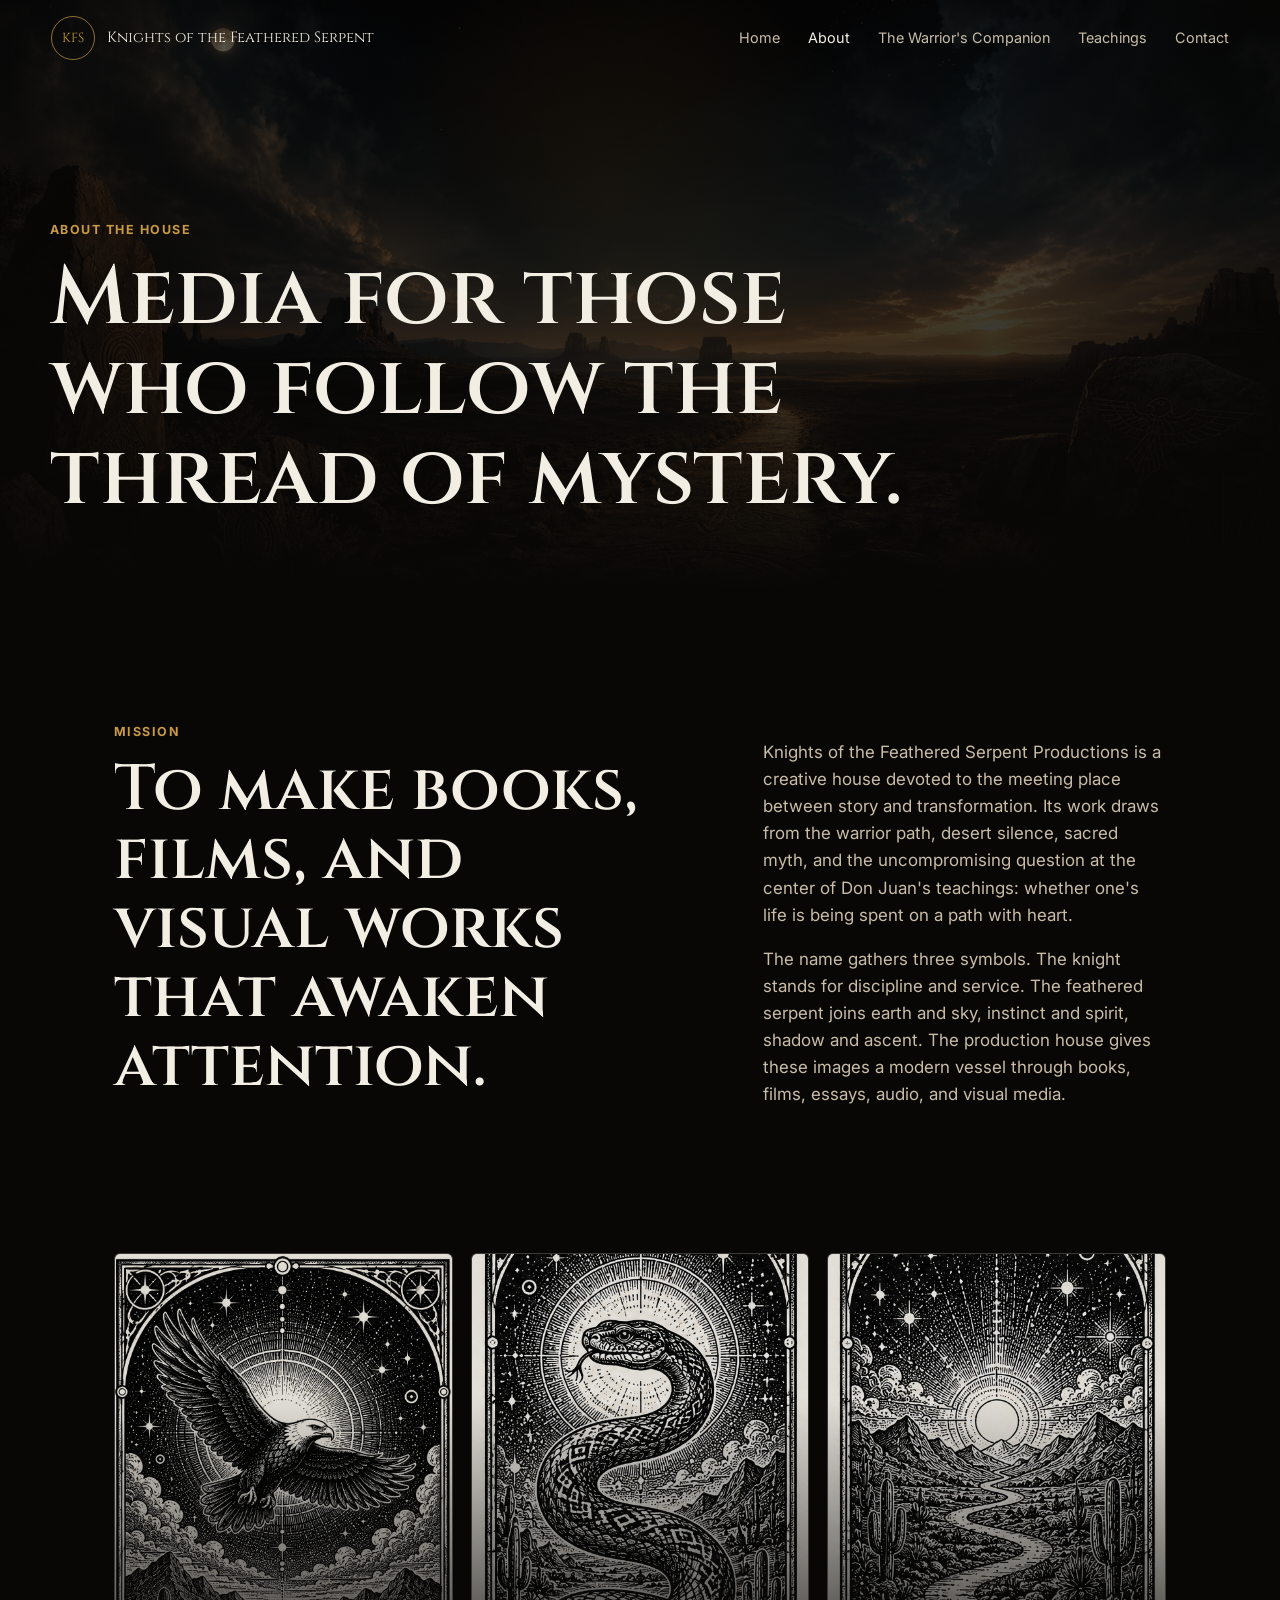
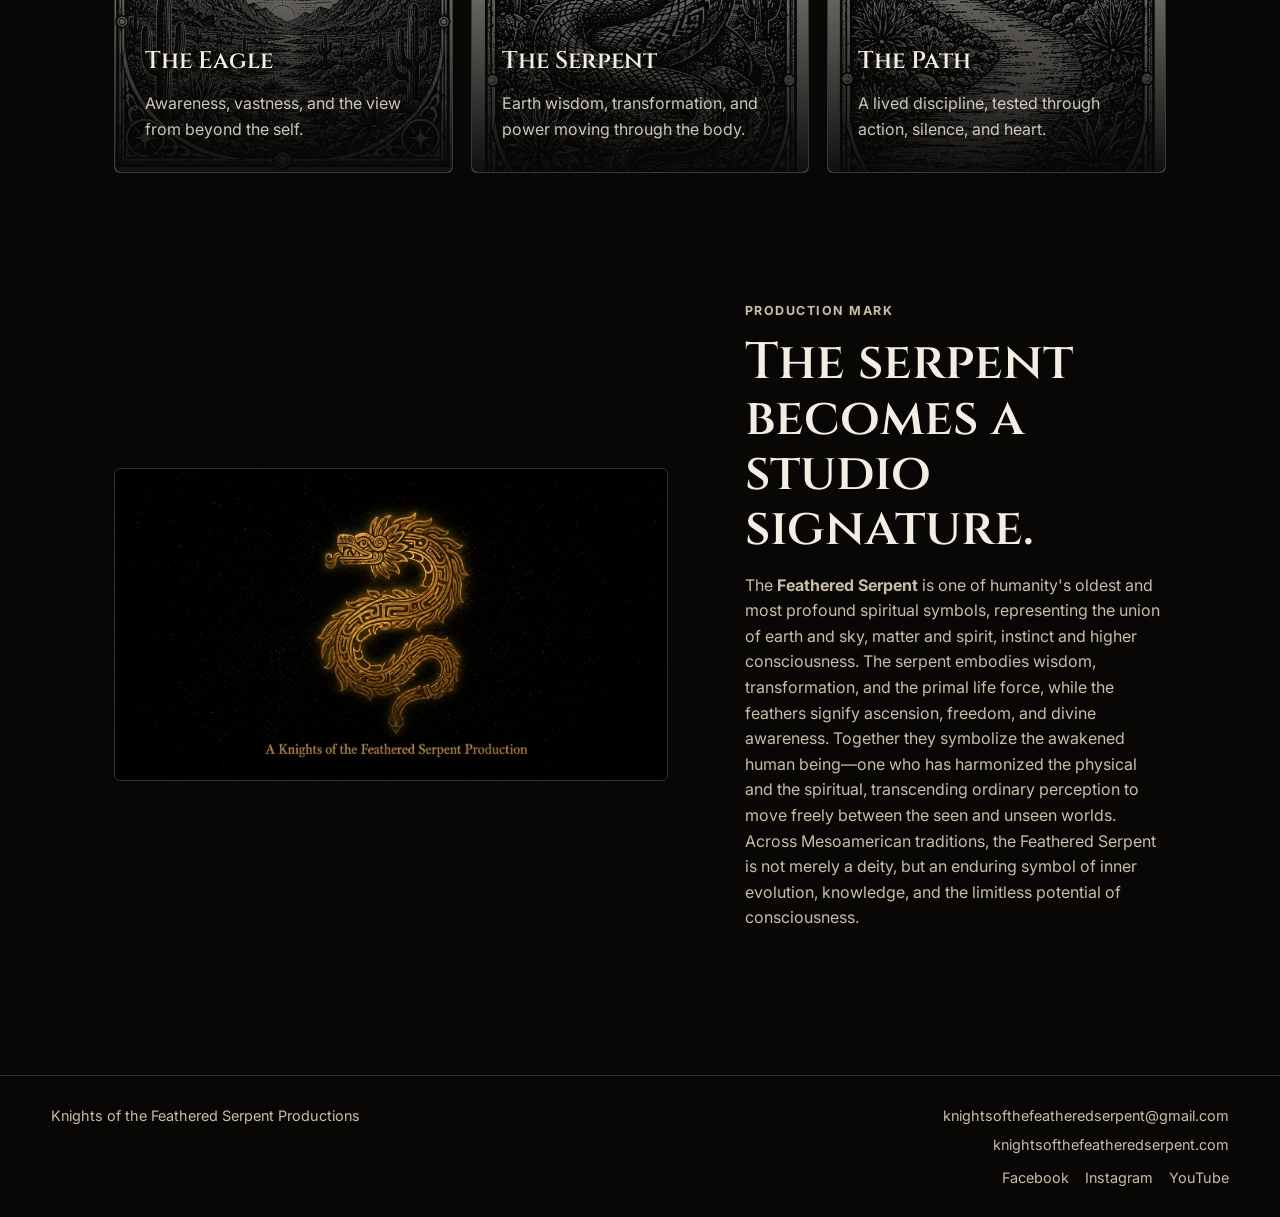
==== about.html @ 68780925 "trying it out trying it out" ====
<!doctype html>
<html lang="en">
<head>
  <meta charset="utf-8">
  <meta name="viewport" content="width=device-width, initial-scale=1">
  <title>About | Knights of the Feathered Serpent Productions</title>
  <meta name="description" content="The mission and symbolism behind Knights of the Feathered Serpent Productions.">
  <link rel="preconnect" href="https://fonts.googleapis.com">
  <link rel="preconnect" href="https://fonts.gstatic.com" crossorigin>
  <link href="https://fonts.googleapis.com/css2?family=Cinzel:wght@500;600;700&family=Inter:wght@400;500;600&display=swap" rel="stylesheet">
  <link rel="stylesheet" href="assets/css/style.css">
</head>
<body>
  <header class="site-header" data-header>
    <a class="brand" href="index.html"><span class="brand-mark">KFS</span><span class="brand-name">Knights of the Feathered Serpent</span></a>
    <button class="nav-toggle" type="button" data-nav-toggle aria-label="Open navigation" aria-expanded="false"><span></span><span></span><span></span></button>
    <nav class="site-nav" data-nav>
      <a href="index.html">Home</a>
      <a href="about.html">About</a>
      <a href="warriors-companion.html">The Warrior's Companion</a>
      <a href="teachings.html">Teachings</a>
      <a href="contact.html">Contact</a>
    </nav>
  </header>

  <main>
    <section class="page-hero">
      <img src="assets/images/hero-feathered-serpent.png" alt="">
      <div class="page-hero-content reveal">
        <p class="eyebrow">About the house</p>
        <h1>Media for those who follow the thread of mystery.</h1>
      </div>
    </section>

    <section class="section prose-grid">
      <div class="prose-lead reveal">
        <p class="eyebrow">Mission</p>
        <h2>To make books, films, and visual works that awaken attention.</h2>
      </div>
      <div class="prose-body reveal">
        <p>Knights of the Feathered Serpent Productions is a creative house devoted to the meeting place between story and transformation. Its work draws from the warrior path, desert silence, sacred myth, and the uncompromising question at the center of Don Juan's teachings: whether one's life is being spent on a path with heart.</p>
        <p>The name gathers three symbols. The knight stands for discipline and service. The feathered serpent joins earth and sky, instinct and spirit, shadow and ascent. The production house gives these images a modern vessel through books, films, essays, audio, and visual media.</p>
      </div>
    </section>

    <section class="section symbol-band">
      <article class="symbol-panel reveal">
        <img class="symbol-panel-image" src="assets/images/about/eagle.png" alt="" loading="lazy">
        <div class="symbol-panel-content">
          <h3>The Eagle</h3>
          <p>Awareness, vastness, and the view from beyond the self.</p>
        </div>
      </article>
      <article class="symbol-panel reveal">
        <img class="symbol-panel-image" src="assets/images/about/serpent.jpg" alt="" loading="lazy">
        <div class="symbol-panel-content">
          <h3>The Serpent</h3>
          <p>Earth wisdom, transformation, and power moving through the body.</p>
        </div>
      </article>
      <article class="symbol-panel reveal">
        <img class="symbol-panel-image" src="assets/images/about/path.jpg" alt="" loading="lazy">
        <div class="symbol-panel-content">
          <h3>The Path</h3>
          <p>A lived discipline, tested through action, silence, and heart.</p>
        </div>
      </article>
    </section>

    <section class="section artifact-banner">
      <img class="reveal" src="assets/images/gallery/art-46.jpg" alt="Gold feathered serpent production mark">
      <div class="artifact-copy reveal">
        <p class="eyebrow">Production mark</p>
        <h2>The serpent becomes a studio signature.</h2>
        <p>The <strong>Feathered Serpent</strong> is one of humanity's oldest and most profound spiritual symbols, representing the union of earth and sky, matter and spirit, instinct and higher consciousness. The serpent embodies wisdom, transformation, and the primal life force, while the feathers signify ascension, freedom, and divine awareness. Together they symbolize the awakened human being—one who has harmonized the physical and the spiritual, transcending ordinary perception to move freely between the seen and unseen worlds. Across Mesoamerican traditions, the Feathered Serpent is not merely a deity, but an enduring symbol of inner evolution, knowledge, and the limitless potential of consciousness.</p>
      </div>
    </section>
  </main>

  <footer class="site-footer">
    <p>Knights of the Feathered Serpent Productions</p>
    <div class="footer-contact">
      <a href="mailto:knightsofthefeatheredserpent@gmail.com">knightsofthefeatheredserpent@gmail.com</a>
      <a href="https://knightsofthefeatheredserpent.com">knightsofthefeatheredserpent.com</a>
      <div class="footer-social" aria-label="Social media">
        <a href="https://www.facebook.com/profile.php?id=61590370297204" target="_blank" rel="noopener noreferrer">Facebook</a>
        <a href="https://www.instagram.com/knightsofthefeatheredserpent/" target="_blank" rel="noopener noreferrer">Instagram</a>
        <a href="https://www.youtube.com/@KnightsoftheFeatheredSerpent" target="_blank" rel="noopener noreferrer">YouTube</a>
      </div>
    </div>
  </footer>
  <script src="assets/js/main.js"></script>
</body>
</html>
---- assets/css/style.css ----
:root {
  --ink: #080706;
  --night: #111019;
  --obsidian: #17110d;
  --ivory: #f3eee3;
  --muted: #c9bda8;
  --gold: #c99a46;
  --copper: #8f4d2b;
  --teal: #1f6f6a;
  --line: rgba(243, 238, 227, 0.18);
  --shadow: rgba(0, 0, 0, 0.45);
}

* {
  box-sizing: border-box;
}

html {
  scroll-behavior: smooth;
}

body {
  margin: 0;
  background: var(--ink);
  color: var(--ivory);
  font-family: Inter, system-ui, sans-serif;
  line-height: 1.6;
}

body.nav-open {
  overflow: hidden;
}

a {
  color: inherit;
  text-decoration: none;
}

img,
video {
  display: block;
  max-width: 100%;
}

.site-header {
  position: fixed;
  z-index: 20;
  top: 0;
  left: 0;
  right: 0;
  display: flex;
  align-items: center;
  justify-content: space-between;
  gap: 24px;
  min-height: 76px;
  padding: 16px clamp(18px, 4vw, 52px);
  border-bottom: 1px solid transparent;
  transition: background 240ms ease, border-color 240ms ease;
}

.site-header.is-scrolled {
  background: rgba(8, 7, 6, 0.9);
  border-color: var(--line);
  backdrop-filter: blur(16px);
}

.brand {
  display: flex;
  align-items: center;
  gap: 12px;
  min-width: 0;
}

.brand-mark {
  display: grid;
  place-items: center;
  width: 44px;
  height: 44px;
  border: 1px solid rgba(201, 154, 70, 0.7);
  border-radius: 50%;
  color: var(--gold);
  font-family: Cinzel, serif;
  font-size: 0.82rem;
}

.brand-name {
  max-width: 280px;
  font-family: Cinzel, serif;
  font-size: 0.92rem;
  letter-spacing: 0;
  line-height: 1.25;
}

.site-nav {
  display: flex;
  align-items: center;
  gap: clamp(14px, 2.2vw, 28px);
  color: var(--muted);
  font-size: 0.9rem;
}

.site-nav a {
  transition: color 180ms ease;
}

.site-nav a:hover,
.site-nav a.is-active {
  color: var(--ivory);
}

.nav-toggle {
  display: none;
  width: 44px;
  height: 44px;
  border: 1px solid var(--line);
  background: rgba(8, 7, 6, 0.4);
  color: var(--ivory);
  padding: 10px;
}

.nav-toggle span {
  display: block;
  height: 2px;
  margin: 5px 0;
  background: currentColor;
}

.hero {
  position: relative;
  display: grid;
  min-height: 96vh;
  isolation: isolate;
  overflow: hidden;
}

.hero-video,
.page-hero img {
  position: absolute;
  inset: 0;
  z-index: -3;
  width: 100%;
  height: 100%;
  object-fit: cover;
}

.hero-overlay,
.page-hero::after {
  content: "";
  position: absolute;
  inset: 0;
  z-index: -2;
  background:
    linear-gradient(180deg, rgba(8, 7, 6, 0.35), rgba(8, 7, 6, 0.72) 65%, var(--ink)),
    radial-gradient(circle at 48% 34%, rgba(201, 154, 70, 0.18), transparent 34%),
    linear-gradient(90deg, rgba(8, 7, 6, 0.7), transparent 44%, rgba(8, 7, 6, 0.62));
}

.hero-content {
  align-self: center;
  width: min(1100px, calc(100% - 36px));
  margin: 0 auto;
  padding-top: 80px;
}

.eyebrow {
  margin: 0 0 14px;
  color: var(--gold);
  font-size: 0.78rem;
  font-weight: 700;
  letter-spacing: 0.12em;
  text-transform: uppercase;
}

h1,
h2,
h3 {
  margin: 0;
  font-family: Cinzel, Georgia, serif;
  font-weight: 600;
  line-height: 1.08;
}

.hero h1 {
  max-width: 980px;
  font-size: clamp(3.1rem, 8vw, 7.4rem);
}

.hero-copy {
  max-width: 660px;
  margin: 24px 0 0;
  color: var(--muted);
  font-size: clamp(1.05rem, 2vw, 1.32rem);
}

.button-row {
  display: flex;
  flex-wrap: wrap;
  gap: 14px;
  margin-top: 34px;
}

.button {
  display: inline-flex;
  align-items: center;
  justify-content: center;
  min-height: 48px;
  padding: 13px 22px;
  border: 1px solid var(--line);
  border-radius: 3px;
  font-weight: 700;
  transition: transform 180ms ease, background 180ms ease, color 180ms ease, border-color 180ms ease;
}

.button:hover {
  transform: translateY(-2px);
}

.button.primary {
  border-color: var(--gold);
  background: var(--gold);
  color: #160f08;
}

.button.ghost {
  background: rgba(8, 7, 6, 0.32);
  color: var(--ivory);
}

.scroll-cue {
  position: absolute;
  left: 50%;
  bottom: 28px;
  width: 1px;
  height: 56px;
  background: linear-gradient(var(--gold), transparent);
}

.section {
  padding: clamp(72px, 10vw, 132px) clamp(18px, 5vw, 72px);
}

.split,
.prose-grid,
.contact-shell,
.book-hero {
  display: grid;
  grid-template-columns: minmax(0, 1fr) minmax(280px, 0.72fr);
  align-items: center;
  gap: clamp(34px, 7vw, 96px);
  width: min(1180px, 100%);
  margin: 0 auto;
}

.section-copy h2,
.section-heading h2,
.prose-lead h2,
.book-copy h1,
.page-title h1,
.contact-copy h1 {
  max-width: 760px;
  font-size: clamp(2.1rem, 5vw, 4.6rem);
}

.section-copy p,
.prose-body p,
.book-copy p,
.page-title p,
.contact-copy p {
  max-width: 680px;
  color: var(--muted);
  font-size: 1.06rem;
}

.quote {
  color: var(--ivory) !important;
  font-family: Cinzel, serif;
  font-size: clamp(1.35rem, 3vw, 2.1rem) !important;
}

.text-link,
.article-card a {
  display: inline-block;
  margin-top: 18px;
  color: var(--gold);
  font-weight: 700;
}

.book-feature {
  display: grid;
  place-items: center;
}

.book-cover-image {
  width: min(340px, 82vw);
  border: 1px solid rgba(201, 154, 70, 0.62);
  border-radius: 3px;
  box-shadow: 0 34px 80px var(--shadow);
}

.book-cover-image.large {
  width: min(390px, 82vw);
}

.book-cover {
  display: flex;
  flex-direction: column;
  justify-content: space-between;
  width: min(340px, 82vw);
  aspect-ratio: 0.68;
  padding: 28px;
  border: 1px solid rgba(201, 154, 70, 0.62);
  background:
    linear-gradient(rgba(8, 7, 6, 0.54), rgba(8, 7, 6, 0.88)),
    url("../images/hero-feathered-serpent.png") center / cover;
  box-shadow: 0 34px 80px var(--shadow);
}

.book-cover.large {
  width: min(390px, 82vw);
}

.book-cover span {
  color: var(--muted);
  font-family: Cinzel, serif;
  font-size: 1.15rem;
}

.book-cover strong {
  color: var(--ivory);
  font-family: Cinzel, serif;
  font-size: clamp(2.4rem, 7vw, 4.6rem);
  line-height: 0.95;
}

.book-cover small {
  color: var(--gold);
  font-weight: 700;
}

.dark-band {
  background:
    linear-gradient(180deg, rgba(23, 17, 13, 0.88), rgba(17, 16, 25, 0.92)),
    radial-gradient(circle at 20% 0%, rgba(31, 111, 106, 0.22), transparent 36%);
  border-top: 1px solid var(--line);
  border-bottom: 1px solid var(--line);
}

.section-heading {
  width: min(1180px, 100%);
  margin: 0 auto 42px;
}

.gate-grid {
  display: grid;
  grid-template-columns: repeat(5, minmax(170px, 1fr));
  gap: 16px;
  width: min(1180px, 100%);
  margin: 0 auto;
}

.gate-card,
.article-card,
.symbol-panel,
.chapter-item {
  border: 1px solid var(--line);
  border-radius: 6px;
  background: rgba(243, 238, 227, 0.045);
}

.gate-card {
  min-height: 280px;
  padding: 22px;
}

.gate-card span,
.chapter-item span {
  color: var(--gold);
  font-family: Cinzel, serif;
}

.gate-card h3,
.symbol-panel h3,
.chapter-item h3,
.article-card h2 {
  margin-top: 18px;
  font-size: 1.25rem;
}

.gate-card p,
.symbol-panel p,
.chapter-item p,
.article-card span {
  color: var(--muted);
}

.production-strip {
  background: linear-gradient(90deg, rgba(143, 77, 43, 0.22), transparent 36%, rgba(31, 111, 106, 0.18));
}

.media-row,
.symbol-band,
.article-grid,
.plate-grid,
.chapter-list {
  display: grid;
  width: min(1180px, 100%);
  margin: 0 auto;
  gap: 18px;
}

.media-row {
  grid-template-columns: repeat(4, 1fr);
}

.media-tile {
  position: relative;
  display: flex;
  min-height: 320px;
  flex-direction: column;
  justify-content: flex-end;
  overflow: hidden;
  border: 1px solid var(--line);
  border-radius: 6px;
  padding: 24px;
  background: url("../images/hero-feathered-serpent.png") center / cover;
}

.media-tile.media-essays {
  background-image: url("../images/gallery/art-43.jpg");
}

.media-tile.media-book {
  background-image: url("../images/gallery/art-38.jpg");
}

.media-tile.media-film {
  background-image: url("../images/gallery/art-40.jpg");
}

.media-tile.media-series {
  background-image: url("../images/gallery/art-54.jpg");
}

.media-tile::before {
  content: "";
  position: absolute;
  inset: 0;
  background: linear-gradient(180deg, transparent, rgba(8, 7, 6, 0.88));
}

.media-tile span,
.media-tile strong {
  position: relative;
}

.media-tile span {
  color: var(--gold);
  font-weight: 700;
}

.media-tile strong {
  font-family: Cinzel, serif;
  font-size: 1.55rem;
}

.site-footer {
  display: flex;
  justify-content: space-between;
  gap: 16px;
  padding: 28px clamp(18px, 4vw, 52px);
  border-top: 1px solid var(--line);
  color: var(--muted);
  font-size: 0.9rem;
}

.site-footer p {
  margin: 0;
}

.footer-contact {
  display: flex;
  flex-direction: column;
  align-items: flex-end;
  gap: 6px;
}

.footer-social {
  display: flex;
  flex-wrap: wrap;
  justify-content: flex-end;
  gap: 8px 16px;
  margin-top: 4px;
}

.site-footer a,
.contact-note a {
  color: inherit;
  text-decoration: none;
}

.site-footer a:hover,
.site-footer a:focus-visible,
.contact-note a:hover,
.contact-note a:focus-visible {
  color: var(--gold);
}

.page-hero {
  position: relative;
  display: grid;
  min-height: 66vh;
  isolation: isolate;
  overflow: hidden;
}

.page-hero-content {
  align-self: end;
  width: min(1180px, calc(100% - 36px));
  margin: 0 auto;
  padding: 140px 0 70px;
}

.page-hero h1 {
  max-width: 900px;
  font-size: clamp(2.6rem, 6.5vw, 6.2rem);
}

.prose-grid {
  align-items: start;
}

.symbol-band {
  grid-template-columns: repeat(3, 1fr);
  padding-top: 0;
}

.symbol-panel {
  position: relative;
  isolation: isolate;
  display: flex;
  align-items: flex-end;
  min-height: clamp(420px, 42vw, 520px);
  padding: 0;
  overflow: hidden;
}

.symbol-panel::after {
  content: "";
  position: absolute;
  z-index: 1;
  inset: 0;
  background: linear-gradient(to top, rgba(8, 7, 6, 0.96) 0%, rgba(8, 7, 6, 0.62) 32%, rgba(8, 7, 6, 0.08) 72%);
  pointer-events: none;
}

.symbol-panel-image {
  position: absolute;
  z-index: 0;
  inset: 0;
  width: 100%;
  height: 100%;
  object-fit: cover;
  object-position: center;
  transition: transform 500ms ease;
}

.symbol-panel:hover .symbol-panel-image {
  transform: scale(1.035);
}

.symbol-panel-content {
  position: relative;
  z-index: 2;
  width: 100%;
  padding: 30px;
}

.symbol-panel-content h3 {
  margin-top: 0;
  color: var(--cream);
  font-size: 1.5rem;
}

.symbol-panel-content p {
  margin-bottom: 0;
  color: rgba(243, 238, 227, 0.82);
}

.artifact-banner {
  display: grid;
  grid-template-columns: minmax(0, 1fr) minmax(280px, 0.76fr);
  align-items: center;
  gap: clamp(28px, 6vw, 82px);
  width: min(1180px, 100%);
  margin: 0 auto;
  padding-top: 0;
}

.artifact-banner img {
  width: 100%;
  border: 1px solid var(--line);
  border-radius: 6px;
}

.artifact-copy h2 {
  font-size: clamp(2rem, 4vw, 4rem);
}

.artifact-copy p {
  color: var(--muted);
}

.book-hero {
  min-height: 88vh;
  padding: 132px clamp(18px, 5vw, 72px) 72px;
}

.chapter-list {
  grid-template-columns: 1fr;
}

.chapter-item {
  display: grid;
  grid-template-columns: 72px 0.65fr 1fr;
  align-items: center;
  gap: 24px;
  padding: 22px 26px;
}

.plate-grid {
  grid-template-columns: repeat(4, 1fr);
}

.plate {
  margin: 0;
}

.plate img {
  display: block;
  width: 100%;
  aspect-ratio: 0.667;
  object-fit: cover;
  object-position: top center;
  border: 1px solid var(--line);
  border-radius: 6px;
}

.plate figcaption {
  padding-top: 12px;
  color: var(--muted);
}

.wide-art-grid {
  display: grid;
  grid-template-columns: repeat(3, 1fr);
  gap: 18px;
  width: min(1180px, 100%);
  margin: 0 auto;
}

.wide-art {
  margin: 0;
}

.wide-art img {
  width: 100%;
  aspect-ratio: 1.18;
  object-fit: cover;
  border: 1px solid var(--line);
  border-radius: 6px;
}

.wide-art figcaption {
  padding-top: 12px;
  color: var(--muted);
}

.page-title {
  width: min(1180px, calc(100% - 36px));
  margin: 0 auto;
  padding: 150px 0 40px;
}

.article-grid {
  grid-template-columns: repeat(2, 1fr);
  padding-top: 28px;
}

.article-card {
  min-height: 300px;
  padding: 30px;
  position: relative;
  overflow: hidden;
  background-position: center;
  background-size: cover;
  isolation: isolate;
}

.article-card::before {
  content: "";
  position: absolute;
  inset: 0;
  z-index: -1;
  background: linear-gradient(180deg, rgba(8, 7, 6, 0.35), rgba(8, 7, 6, 0.94));
}

.article-warrior {
  background-image: url("../images/gallery/art-34.jpg");
}

.article-stalking {
  background-image: url("../images/gallery/art-03.jpg");
}

.article-dreaming {
  background-image: url("../images/gallery/art-09.jpg");
}

.article-heart {
  background-image: url("../images/gallery/art-44.jpg");
}

.feature-study {
  display: grid;
  grid-template-columns: minmax(0, 1.1fr) minmax(280px, 0.8fr);
  align-items: center;
  gap: clamp(28px, 6vw, 82px);
}

.feature-study-art,
.feature-study-copy {
  width: min(100%, 1180px);
}

.feature-study-art img {
  width: 100%;
  border: 1px solid var(--line);
  border-radius: 6px;
}

.feature-study-video {
  width: min(100%, 760px);
  aspect-ratio: 16 / 9;
  margin: 24px auto 0;
}

.feature-study-video iframe {
  display: block;
  width: 100%;
  height: 100%;
  border: 1px solid var(--line);
  border-radius: 6px;
}

.feature-study-copy h2 {
  font-size: clamp(2.3rem, 5vw, 5rem);
}

.feature-study-copy p {
  color: var(--muted);
  max-width: 620px;
}

.article-card p {
  color: var(--gold);
  font-weight: 700;
  text-transform: uppercase;
}

.contact-shell {
  min-height: 92vh;
  padding: 130px clamp(18px, 5vw, 72px) 72px;
}

.contact-form {
  display: grid;
  gap: 16px;
  padding: 28px;
  border: 1px solid var(--line);
  border-radius: 6px;
  background: rgba(243, 238, 227, 0.055);
}

label {
  display: grid;
  gap: 8px;
  color: var(--muted);
  font-weight: 700;
}

input,
select,
textarea {
  width: 100%;
  border: 1px solid rgba(243, 238, 227, 0.24);
  border-radius: 3px;
  background: rgba(8, 7, 6, 0.56);
  color: var(--ivory);
  font: inherit;
  padding: 12px 13px;
}

textarea {
  resize: vertical;
}

.form-status,
.contact-note {
  color: var(--gold) !important;
  min-height: 24px;
}

.lightbox-trigger {
  cursor: zoom-in;
}

.lightbox-trigger:focus-visible {
  outline: 3px solid var(--gold);
  outline-offset: 4px;
}

body.lightbox-open {
  overflow: hidden;
}

.lightbox[hidden] {
  display: none;
}

.lightbox {
  position: fixed;
  z-index: 1000;
  inset: 0;
  display: grid;
  grid-template-columns: auto minmax(0, 1fr) auto;
  align-items: center;
  gap: clamp(8px, 2vw, 24px);
  padding: clamp(52px, 7vw, 80px) clamp(12px, 3vw, 40px) clamp(20px, 4vw, 40px);
  background: rgba(4, 3, 3, 0.96);
  backdrop-filter: blur(10px);
}

.lightbox-figure {
  display: flex;
  flex-direction: column;
  align-items: center;
  min-width: 0;
  max-height: 100%;
  margin: 0;
}

.lightbox-image {
  display: block;
  max-width: 100%;
  max-height: calc(100vh - 140px);
  width: auto;
  height: auto;
  object-fit: contain;
  box-shadow: 0 24px 70px rgba(0, 0, 0, 0.55);
}

.lightbox-caption {
  margin-top: 12px;
  color: var(--muted);
  text-align: center;
}

.lightbox button {
  border: 1px solid rgba(214, 180, 106, 0.55);
  background: rgba(8, 7, 6, 0.82);
  color: var(--cream);
  cursor: pointer;
}

.lightbox button:hover,
.lightbox button:focus-visible {
  border-color: var(--gold);
  color: var(--gold);
}

.lightbox-close {
  position: absolute;
  top: 16px;
  right: 18px;
  width: 44px;
  height: 44px;
  border-radius: 50%;
  font-size: 2rem;
  line-height: 1;
}

.lightbox-nav {
  width: clamp(42px, 5vw, 58px);
  height: clamp(54px, 7vw, 76px);
  border-radius: 999px;
  font-size: clamp(2rem, 4vw, 3rem);
  line-height: 1;
}

@media (max-width: 620px) {
  .lightbox {
    grid-template-columns: 1fr 1fr;
    align-content: center;
  }

  .lightbox-figure {
    grid-column: 1 / -1;
    grid-row: 1;
  }

  .lightbox-nav {
    justify-self: center;
  }

  .lightbox-image {
    max-height: calc(100vh - 210px);
  }
}

.reveal {
  opacity: 0;
  transform: translateY(18px);
  transition: opacity 700ms ease, transform 700ms ease;
}

.reveal.is-visible {
  opacity: 1;
  transform: none;
}

@media (max-width: 1040px) {
  .gate-grid,
  .plate-grid {
    grid-template-columns: repeat(2, 1fr);
  }

  .media-row,
  .symbol-band,
  .wide-art-grid,
  .feature-study {
    grid-template-columns: 1fr;
  }
}

@media (max-width: 820px) {
  .nav-toggle {
    display: block;
    position: relative;
    z-index: 30;
  }

  .site-nav {
    position: fixed;
    inset: 0;
    display: flex;
    flex-direction: column;
    align-items: flex-start;
    justify-content: center;
    padding: 90px 28px;
    background: rgba(8, 7, 6, 0.97);
    transform: translateX(100%);
    transition: transform 220ms ease;
  }

  .site-nav.is-open {
    transform: translateX(0);
  }

  .site-nav a {
    font-family: Cinzel, serif;
    font-size: 1.5rem;
  }

  .brand-name {
    max-width: 210px;
    font-size: 0.78rem;
  }

  .split,
  .prose-grid,
  .contact-shell,
  .book-hero,
  .artifact-banner {
    grid-template-columns: 1fr;
  }

  .book-hero,
  .contact-shell {
    padding-top: 110px;
  }

  .chapter-item {
    grid-template-columns: 1fr;
    gap: 8px;
  }

  .site-footer {
    flex-direction: column;
  }

  .footer-contact {
    align-items: flex-start;
  }

  .footer-social {
    justify-content: flex-start;
  }
}

@media (max-width: 560px) {
  .hero {
    min-height: 92vh;
  }

  .hero h1 {
    font-size: 2.75rem;
  }

  .button-row,
  .button {
    width: 100%;
  }

  .gate-grid,
  .plate-grid,
  .article-grid {
    grid-template-columns: 1fr;
  }

  .gate-card,
  .article-card {
    min-height: auto;
  }
}

@media (prefers-reduced-motion: reduce) {
  *,
  *::before,
  *::after {
    scroll-behavior: auto !important;
    transition-duration: 0.01ms !important;
    animation-duration: 0.01ms !important;
  }
}
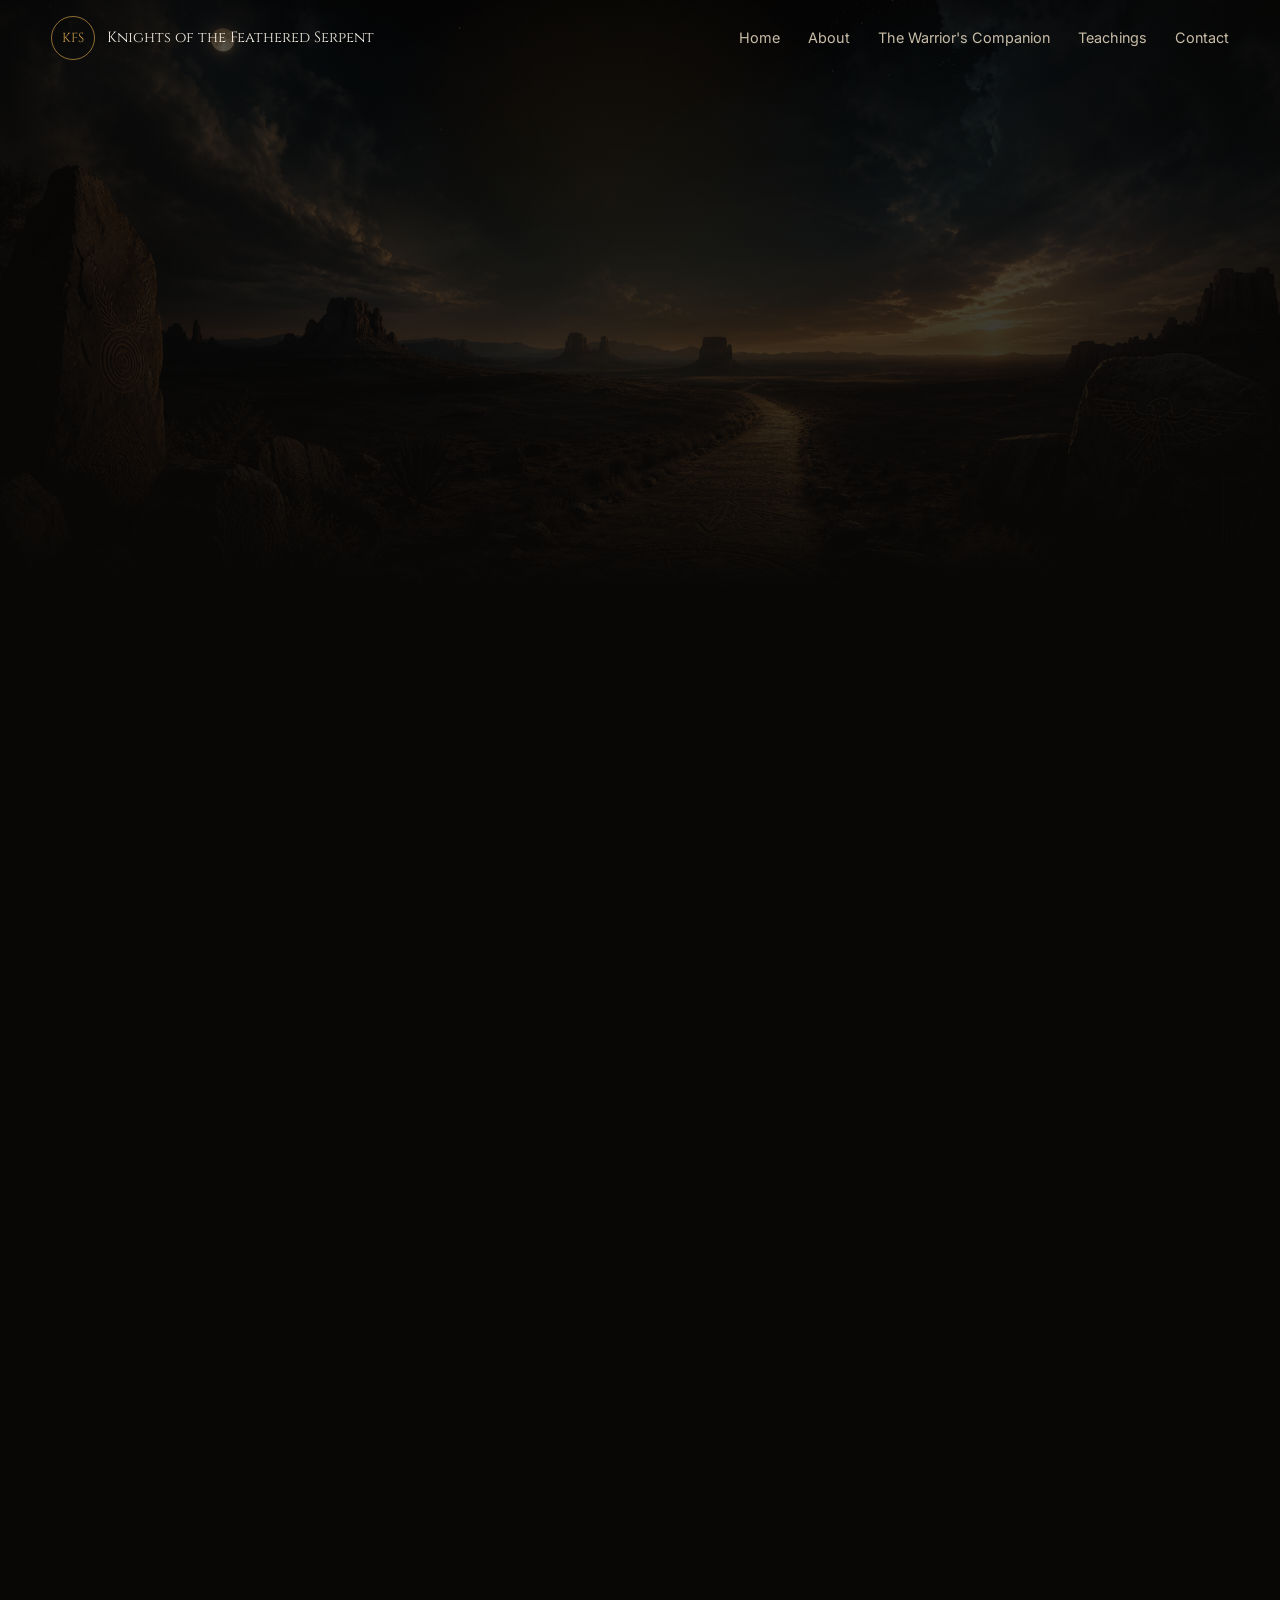
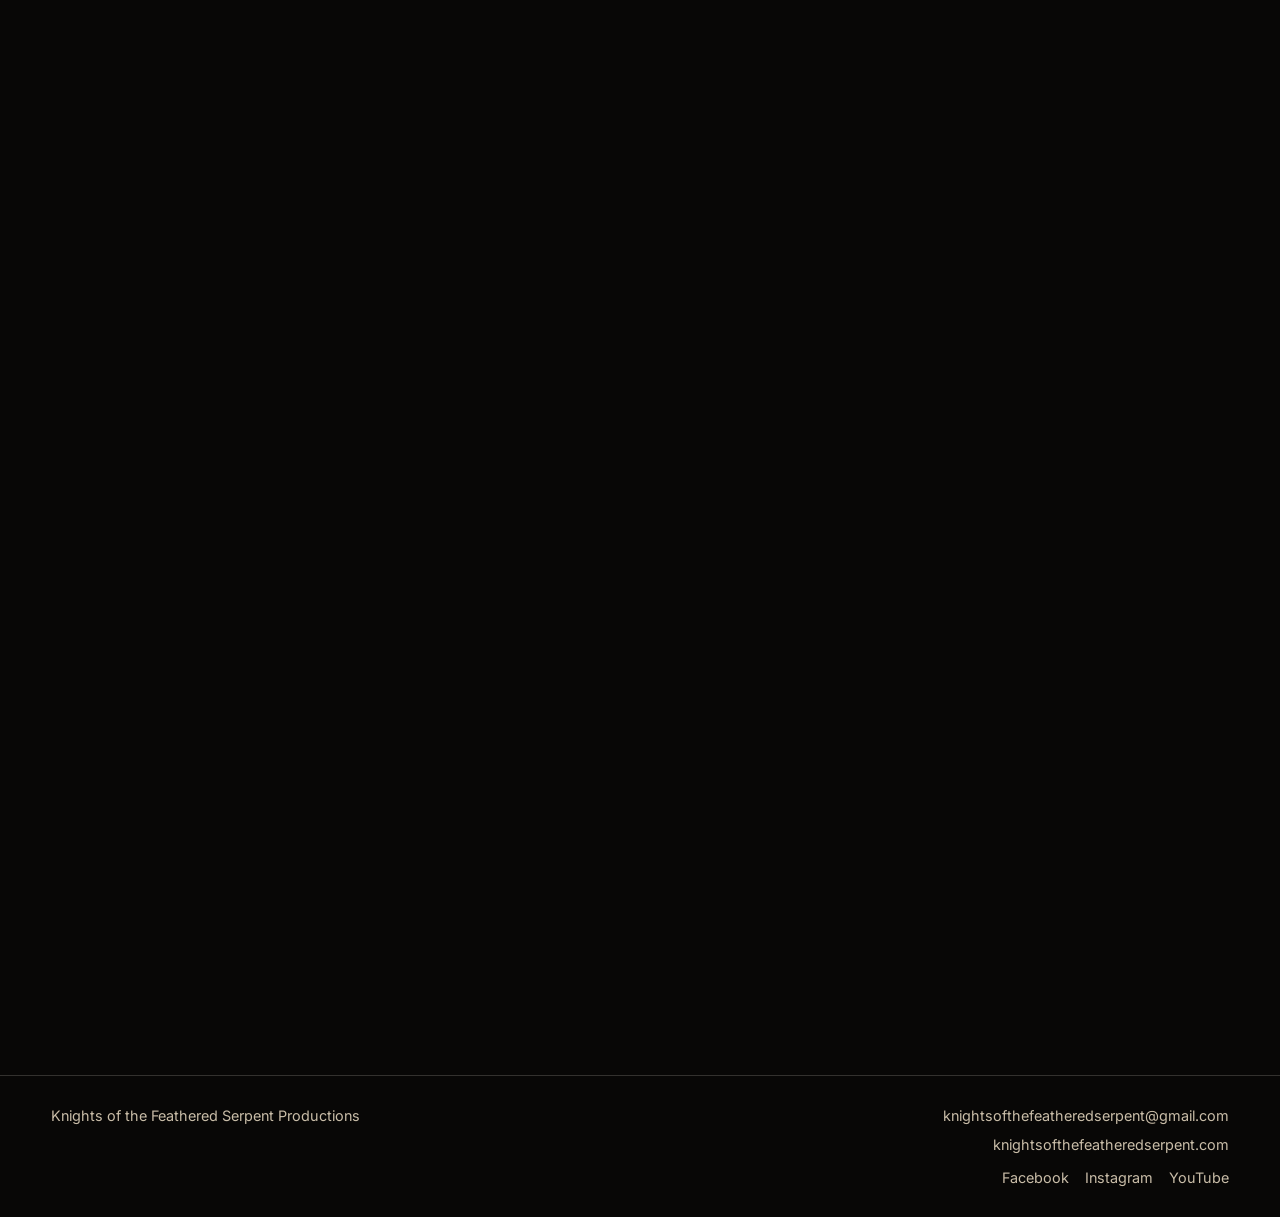
==== commit 0df0565f: "Merge branch 'main' of https://github.com/rickwilding-del/Knights-of-the-Feathered-Serpent" ====
--- a/about.html
+++ b/about.html
@@ -45,21 +45,21 @@
 
     <section class="section symbol-band">
       <article class="symbol-panel reveal">
-        <img class="symbol-panel-image" src="assets/images/about/eagle.png" alt="" loading="lazy">
+        <img class="symbol-panel-image" src="assets/images/about/eagle.png" alt="The Eagle - symbol of awareness and vastness" loading="lazy">
         <div class="symbol-panel-content">
           <h3>The Eagle</h3>
           <p>Awareness, vastness, and the view from beyond the self.</p>
         </div>
       </article>
       <article class="symbol-panel reveal">
-        <img class="symbol-panel-image" src="assets/images/about/serpent.jpg" alt="" loading="lazy">
+        <img class="symbol-panel-image" src="assets/images/about/serpent.jpg" alt="The Serpent - symbol of earth wisdom and transformation" loading="lazy">
         <div class="symbol-panel-content">
           <h3>The Serpent</h3>
           <p>Earth wisdom, transformation, and power moving through the body.</p>
         </div>
       </article>
       <article class="symbol-panel reveal">
-        <img class="symbol-panel-image" src="assets/images/about/path.jpg" alt="" loading="lazy">
+        <img class="symbol-panel-image" src="assets/images/about/path.jpg" alt="The Path - symbol of discipline and tested action" loading="lazy">
         <div class="symbol-panel-content">
           <h3>The Path</h3>
           <p>A lived discipline, tested through action, silence, and heart.</p>
--- a/assets/css/style.css
+++ b/assets/css/style.css
@@ -542,6 +542,8 @@
   min-height: clamp(420px, 42vw, 520px);
   padding: 0;
   overflow: hidden;
+  border: 1px solid var(--line);
+  border-radius: 6px;
 }
 
 .symbol-panel::after {
@@ -577,7 +579,7 @@
 
 .symbol-panel-content h3 {
   margin-top: 0;
-  color: var(--cream);
+  color: var(--ivory);
   font-size: 1.5rem;
 }
 
@@ -633,6 +635,14 @@
 
 .plate {
   margin: 0;
+  position: relative;
+}
+
+.plate-wrapper {
+  position: relative;
+  overflow: hidden;
+  border: 1px solid var(--line);
+  border-radius: 6px;
 }
 
 .plate img {
@@ -641,8 +651,32 @@
   aspect-ratio: 0.667;
   object-fit: cover;
   object-position: top center;
-  border: 1px solid var(--line);
   border-radius: 6px;
+}
+
+.lightbox-trigger {
+  cursor: zoom-in;
+}
+
+.lightbox-trigger:focus-visible {
+  outline: 3px solid var(--gold);
+  outline-offset: 4px;
+}
+
+.zoom-icon {
+  position: absolute;
+  top: 50%;
+  left: 50%;
+  transform: translate(-50%, -50%);
+  font-size: 2.5rem;
+  opacity: 0;
+  transition: opacity 300ms ease;
+  z-index: 10;
+  pointer-events: none;
+}
+
+.plate-wrapper:hover .zoom-icon {
+  opacity: 1;
 }
 
 .plate figcaption {
@@ -868,7 +902,7 @@
 .lightbox button {
   border: 1px solid rgba(214, 180, 106, 0.55);
   background: rgba(8, 7, 6, 0.82);
-  color: var(--cream);
+  color: var(--ivory);
   cursor: pointer;
 }
 
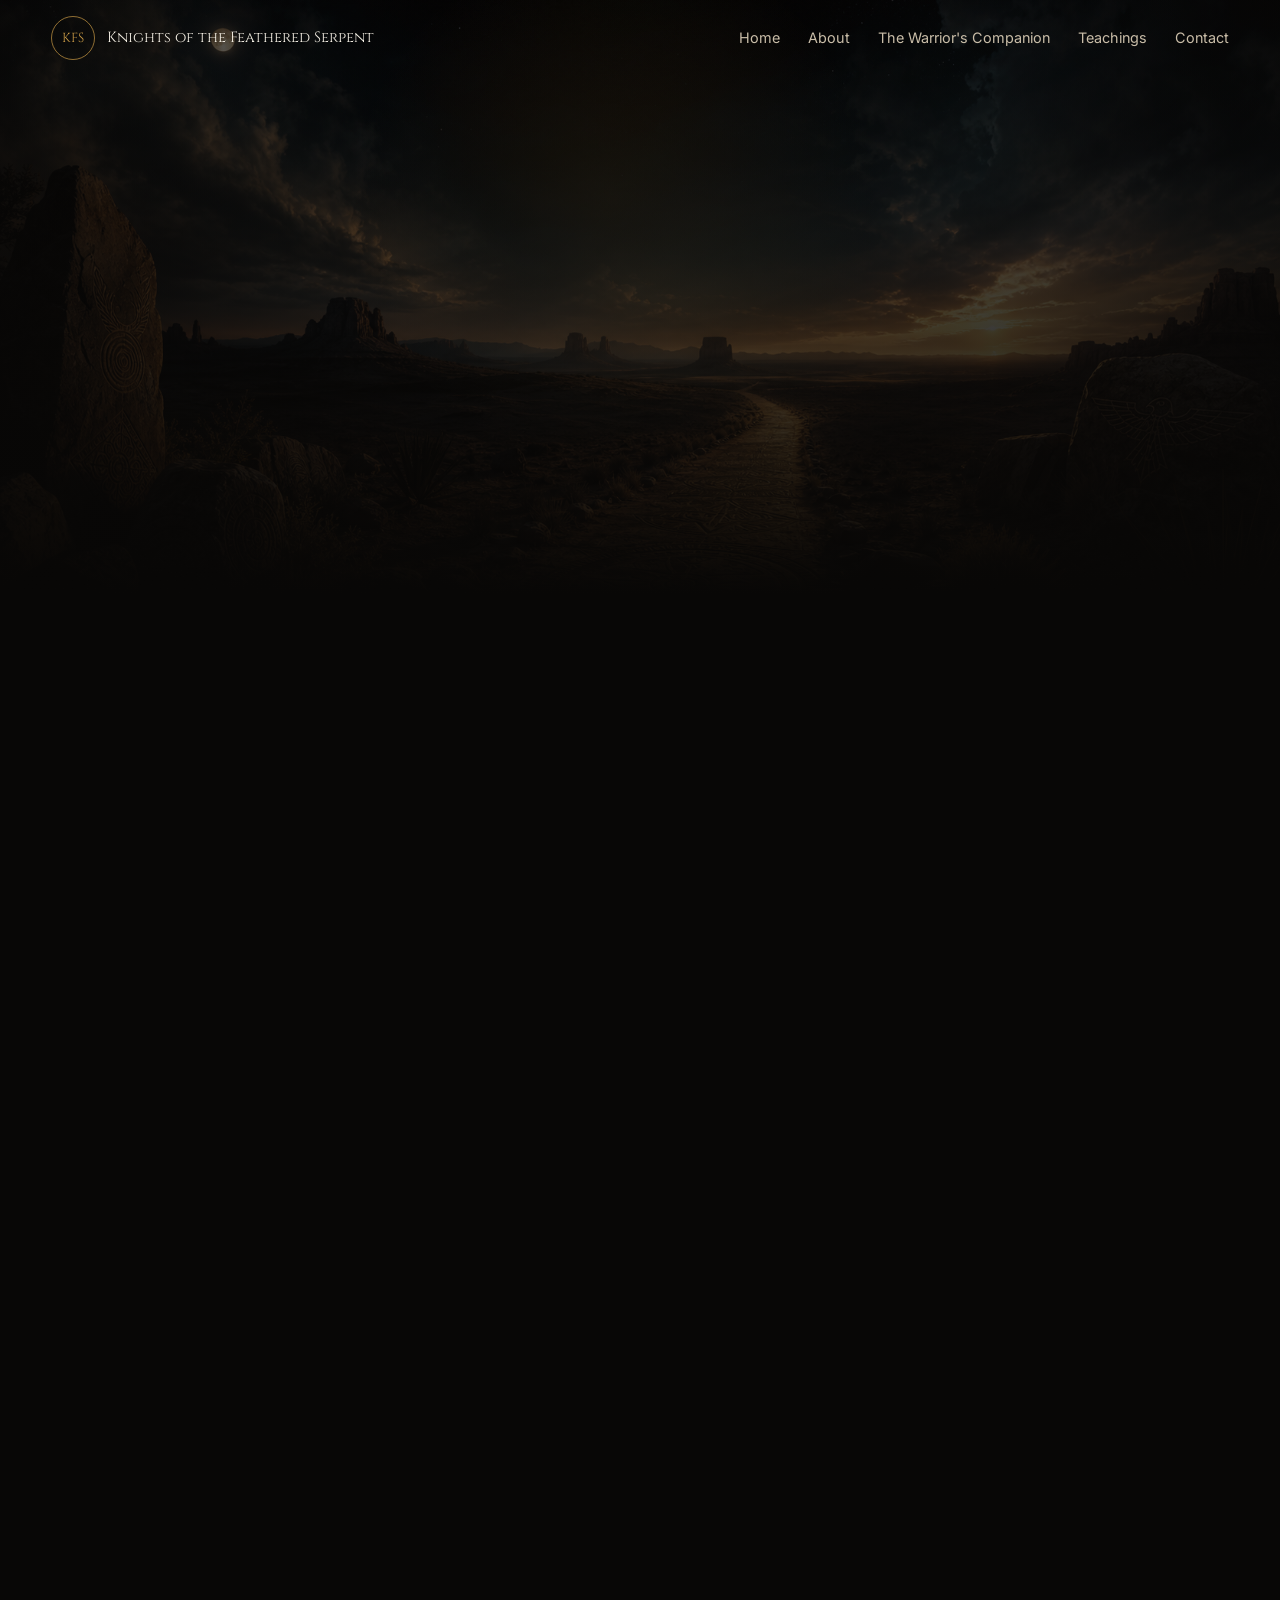
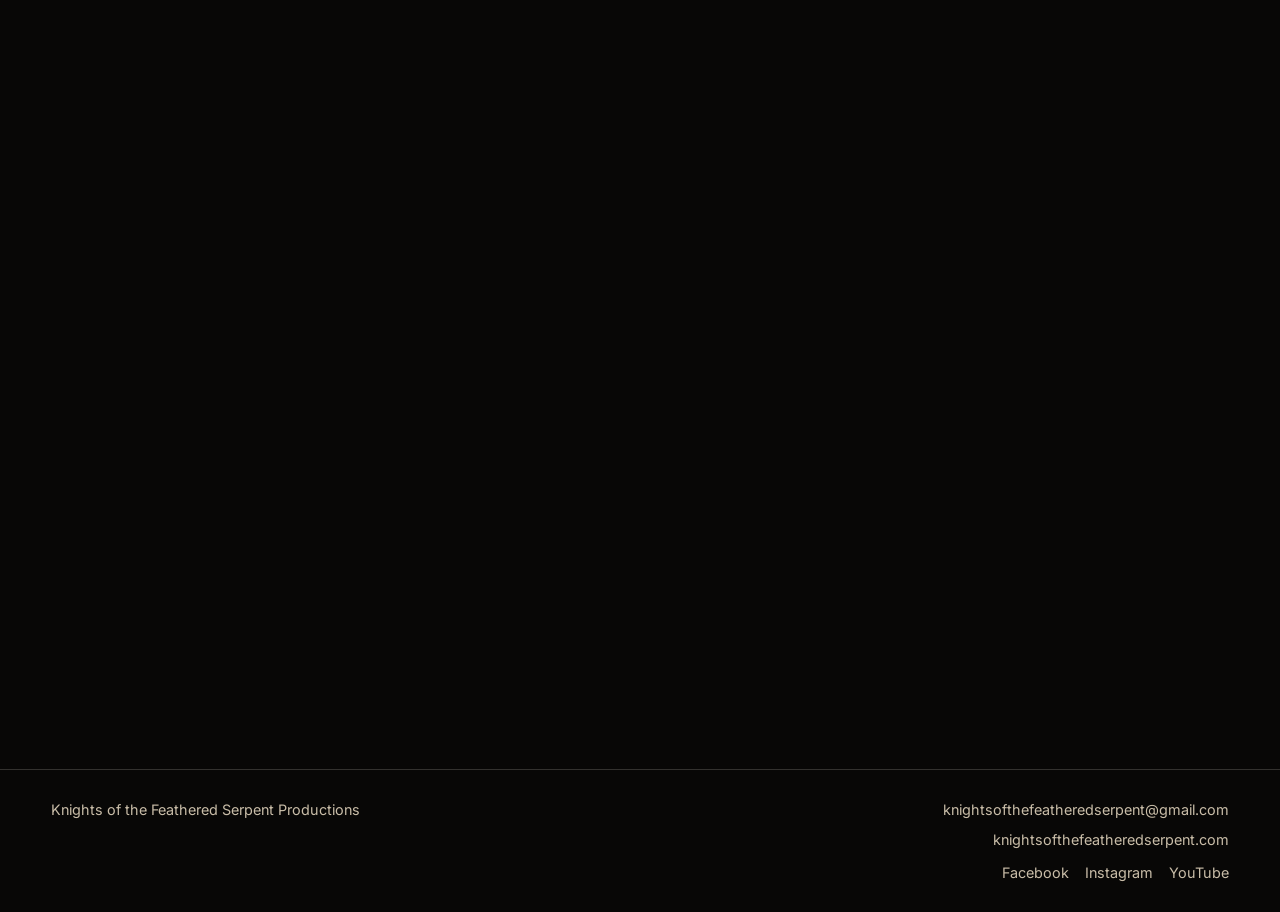
==== commit 4db58d89: "Update About page to use eagle.png, serpent.jpg, and path.jpg images" ====
--- a/about.html
+++ b/about.html
@@ -38,28 +38,28 @@
         <h2>To make books, films, and visual works that awaken attention.</h2>
       </div>
       <div class="prose-body reveal">
-        <p>Knights of the Feathered Serpent Productions is a creative house devoted to the meeting place between story and transformation. Its work draws from the warrior path, desert silence, sacred myth, and the uncompromising question at the center of Don Juan's teachings: whether one's life is being spent on a path with heart.</p>
-        <p>The name gathers three symbols. The knight stands for discipline and service. The feathered serpent joins earth and sky, instinct and spirit, shadow and ascent. The production house gives these images a modern vessel through books, films, essays, audio, and visual media.</p>
+        <p>Knights of the Feathered Serpent Productions is a creative house devoted to the meeting place between story and transformation. Its work draws from the warrior path, desert silence, sacred animal symbolism, and the craft of narrative form.</p>
+        <p>The name gathers three symbols. The knight stands for discipline and service. The feathered serpent joins earth and sky, instinct and spirit, shadow and ascent. The production house gives these forces structure through books, visual art, and cinematic storytelling.</p>
       </div>
     </section>
 
     <section class="section symbol-band">
       <article class="symbol-panel reveal">
-        <img class="symbol-panel-image" src="assets/images/about/eagle.png" alt="The Eagle - symbol of awareness and vastness" loading="lazy">
+        <img class="symbol-panel-image" src="eagle.png" alt="The Eagle - symbol of awareness and vastness">
         <div class="symbol-panel-content">
           <h3>The Eagle</h3>
           <p>Awareness, vastness, and the view from beyond the self.</p>
         </div>
       </article>
       <article class="symbol-panel reveal">
-        <img class="symbol-panel-image" src="assets/images/about/serpent.jpg" alt="The Serpent - symbol of earth wisdom and transformation" loading="lazy">
+        <img class="symbol-panel-image" src="serpent.jpg" alt="The Serpent - symbol of earth wisdom and transformation">
         <div class="symbol-panel-content">
           <h3>The Serpent</h3>
           <p>Earth wisdom, transformation, and power moving through the body.</p>
         </div>
       </article>
       <article class="symbol-panel reveal">
-        <img class="symbol-panel-image" src="assets/images/about/path.jpg" alt="The Path - symbol of discipline and tested action" loading="lazy">
+        <img class="symbol-panel-image" src="path.jpg" alt="The Path - symbol of discipline and tested action">
         <div class="symbol-panel-content">
           <h3>The Path</h3>
           <p>A lived discipline, tested through action, silence, and heart.</p>
@@ -72,7 +72,7 @@
       <div class="artifact-copy reveal">
         <p class="eyebrow">Production mark</p>
         <h2>The serpent becomes a studio signature.</h2>
-        <p>The <strong>Feathered Serpent</strong> is one of humanity's oldest and most profound spiritual symbols, representing the union of earth and sky, matter and spirit, instinct and higher consciousness. The serpent embodies wisdom, transformation, and the primal life force, while the feathers signify ascension, freedom, and divine awareness. Together they symbolize the awakened human being—one who has harmonized the physical and the spiritual, transcending ordinary perception to move freely between the seen and unseen worlds. Across Mesoamerican traditions, the Feathered Serpent is not merely a deity, but an enduring symbol of inner evolution, knowledge, and the limitless potential of consciousness.</p>
+        <p>This symbol can become the closing card for films, the imprint mark for books, and the quiet thread tying every project back to the same source.</p>
       </div>
     </section>
   </main>
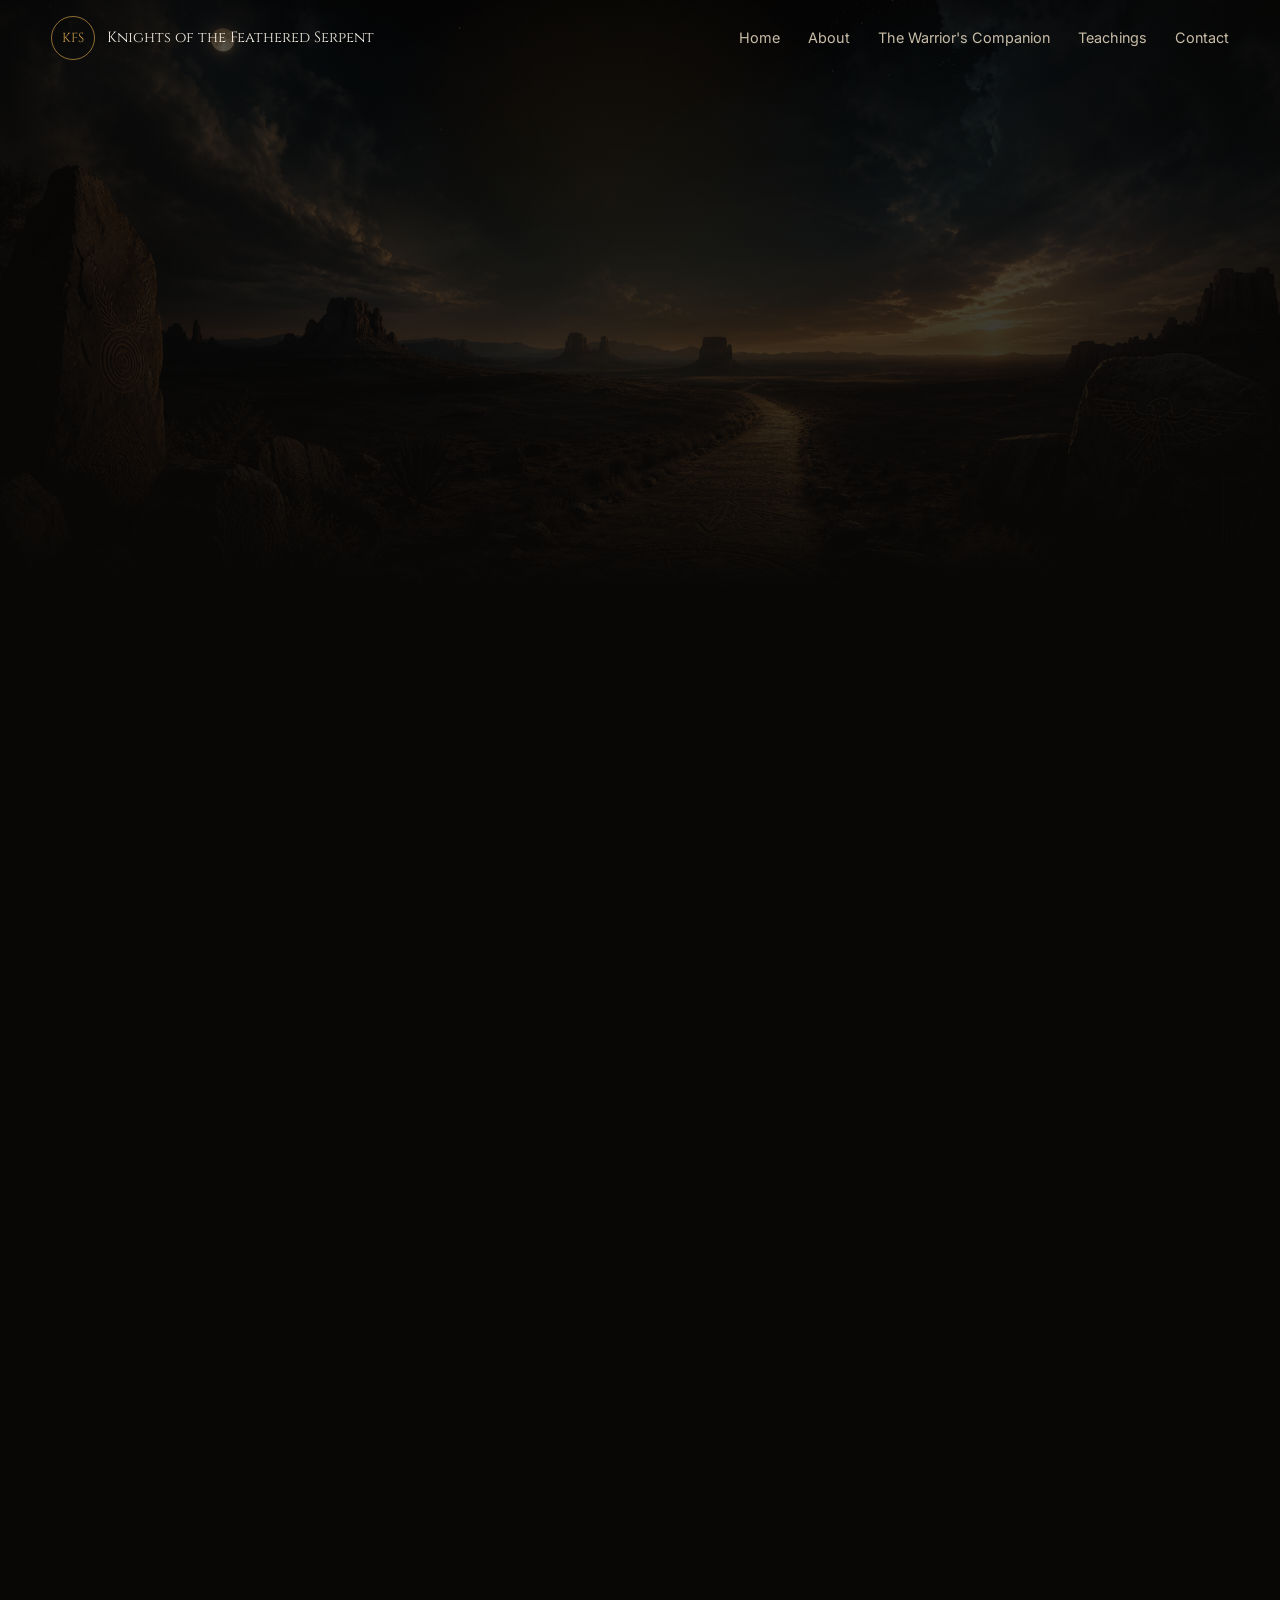
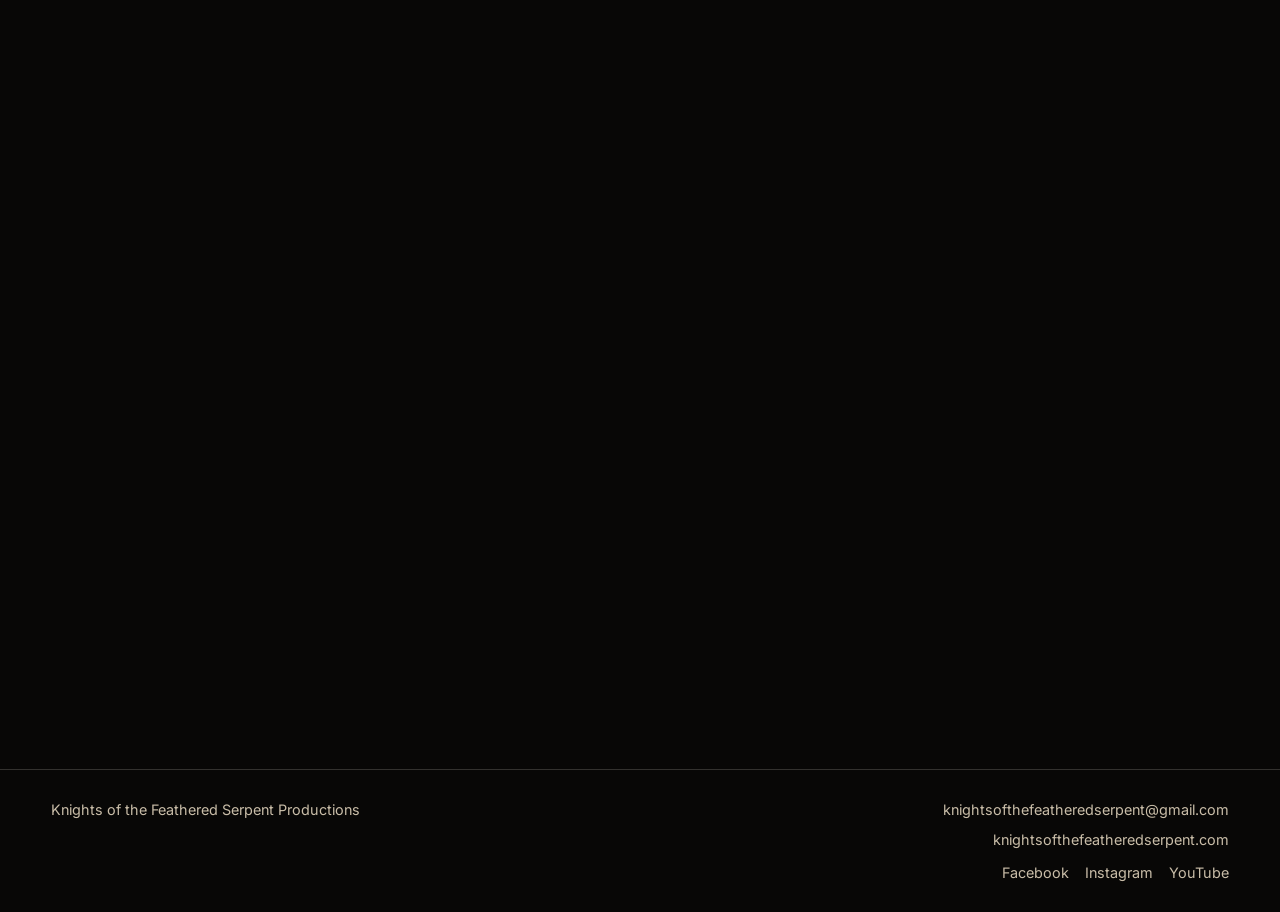
==== commit ff4c55f7: "Revise description of production mark significance" ====
--- a/about.html
+++ b/about.html
@@ -72,7 +72,7 @@
       <div class="artifact-copy reveal">
         <p class="eyebrow">Production mark</p>
         <h2>The serpent becomes a studio signature.</h2>
-        <p>This symbol can become the closing card for films, the imprint mark for books, and the quiet thread tying every project back to the same source.</p>
+        <p>This symbol is the closing card for our films, the imprint mark for our books, and the quiet thread tying every project back to the same source.</p>
       </div>
     </section>
   </main>
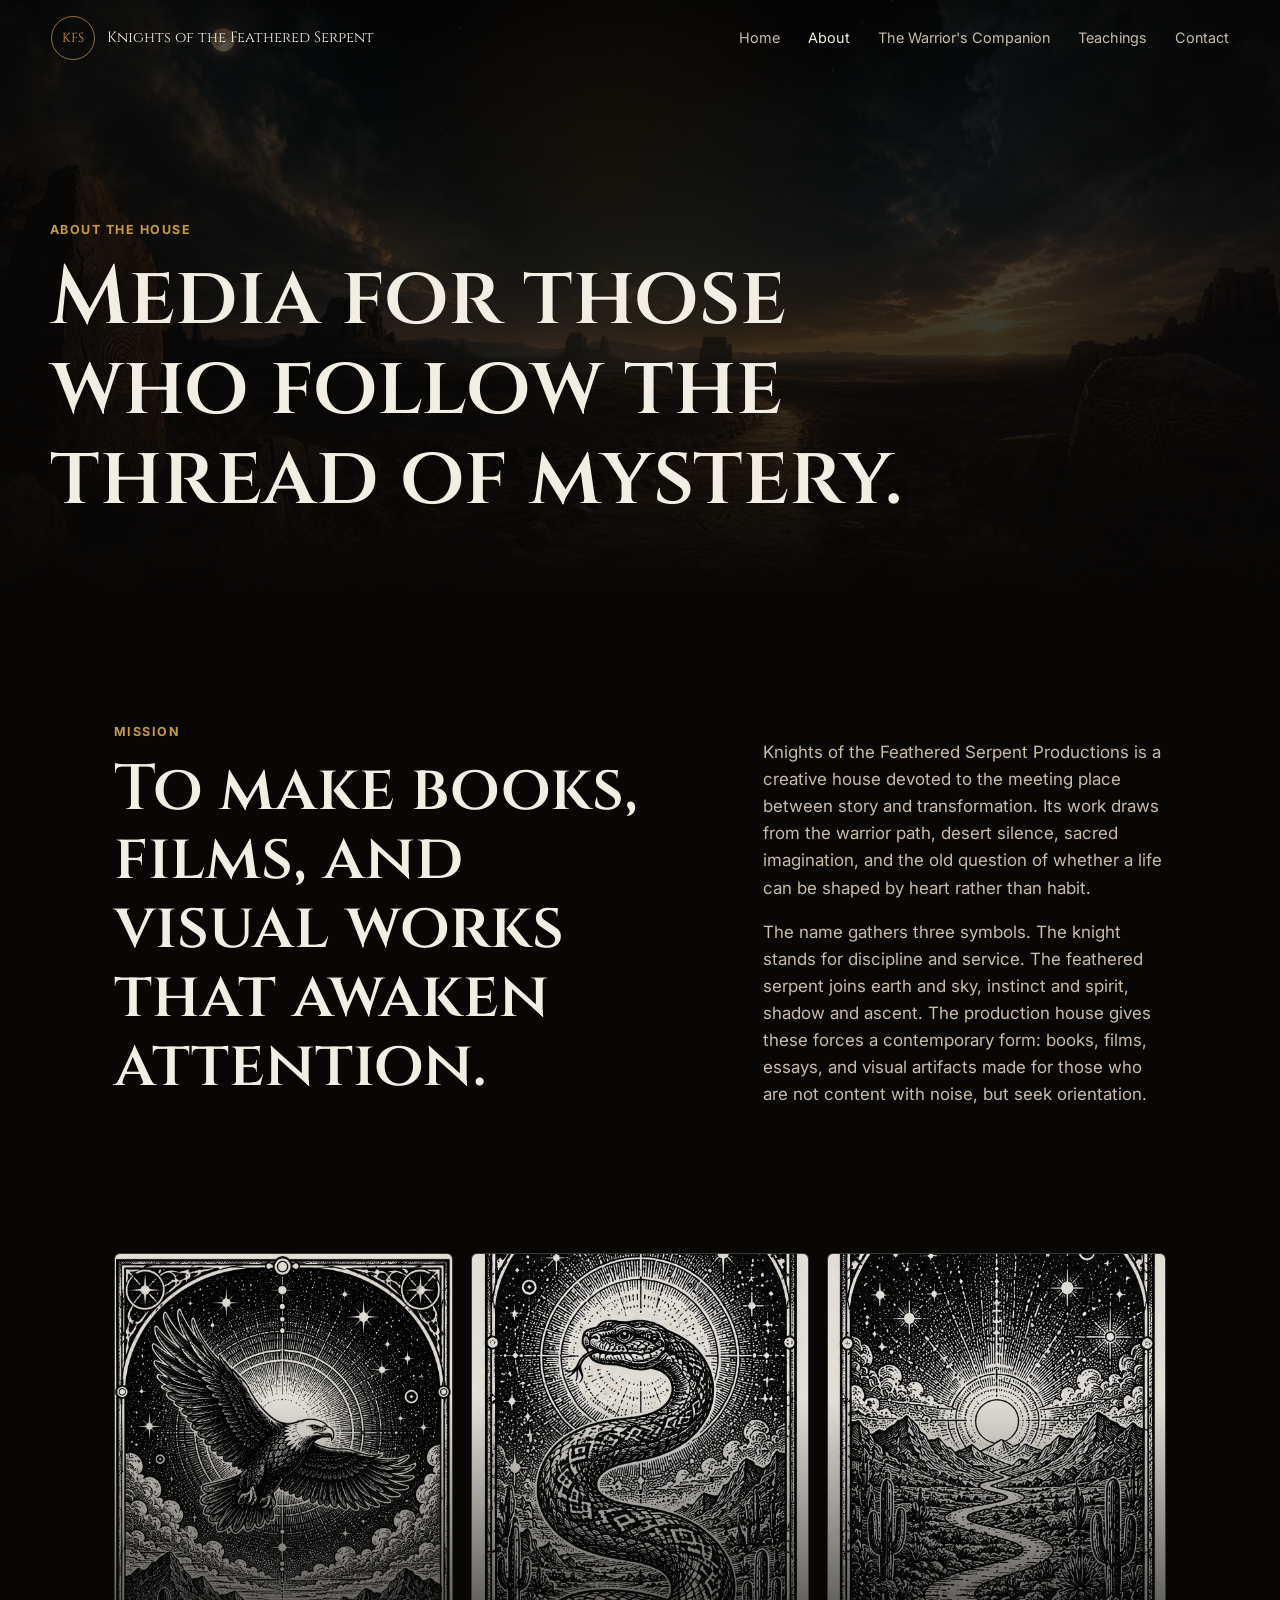
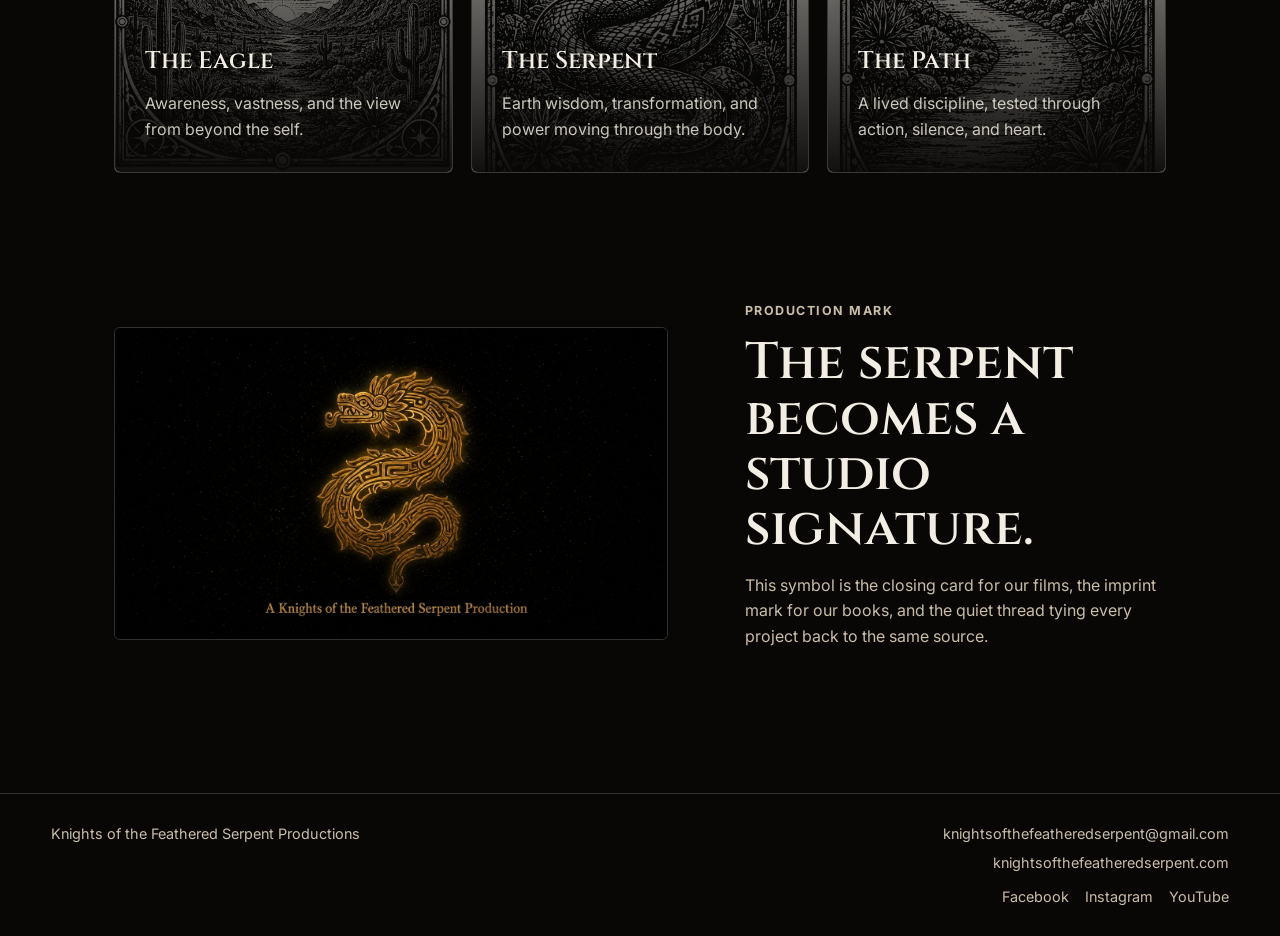
==== commit e44155a5: "Add favicon links to remaining site pages" ====
--- a/about.html
+++ b/about.html
@@ -5,6 +5,10 @@
   <meta name="viewport" content="width=device-width, initial-scale=1">
   <title>About | Knights of the Feathered Serpent Productions</title>
   <meta name="description" content="The mission and symbolism behind Knights of the Feathered Serpent Productions.">
+  <link rel="icon" type="image/png" sizes="32x32" href="assets/images/favicon.png">
+  <link rel="icon" type="image/png" sizes="16x16" href="assets/images/favicon.png">
+  <link rel="apple-touch-icon" href="assets/images/favicon.png">
+  <link rel="shortcut icon" href="assets/images/favicon.png">
   <link rel="preconnect" href="https://fonts.googleapis.com">
   <link rel="preconnect" href="https://fonts.gstatic.com" crossorigin>
   <link href="https://fonts.googleapis.com/css2?family=Cinzel:wght@500;600;700&family=Inter:wght@400;500;600&display=swap" rel="stylesheet">
@@ -38,28 +42,28 @@
         <h2>To make books, films, and visual works that awaken attention.</h2>
       </div>
       <div class="prose-body reveal">
-        <p>Knights of the Feathered Serpent Productions is a creative house devoted to the meeting place between story and transformation. Its work draws from the warrior path, desert silence, sacred animal symbolism, and the craft of narrative form.</p>
-        <p>The name gathers three symbols. The knight stands for discipline and service. The feathered serpent joins earth and sky, instinct and spirit, shadow and ascent. The production house gives these forces structure through books, visual art, and cinematic storytelling.</p>
+        <p>Knights of the Feathered Serpent Productions is a creative house devoted to the meeting place between story and transformation. Its work draws from the warrior path, desert silence, sacred imagination, and the old question of whether a life can be shaped by heart rather than habit.</p>
+        <p>The name gathers three symbols. The knight stands for discipline and service. The feathered serpent joins earth and sky, instinct and spirit, shadow and ascent. The production house gives these forces a contemporary form: books, films, essays, and visual artifacts made for those who are not content with noise, but seek orientation.</p>
       </div>
     </section>
 
     <section class="section symbol-band">
       <article class="symbol-panel reveal">
-        <img class="symbol-panel-image" src="eagle.png" alt="The Eagle - symbol of awareness and vastness">
+        <img class="symbol-panel-image" src="assets/images/about/eagle.png" alt="The Eagle - symbol of awareness and vastness" loading="lazy">
         <div class="symbol-panel-content">
           <h3>The Eagle</h3>
           <p>Awareness, vastness, and the view from beyond the self.</p>
         </div>
       </article>
       <article class="symbol-panel reveal">
-        <img class="symbol-panel-image" src="serpent.jpg" alt="The Serpent - symbol of earth wisdom and transformation">
+        <img class="symbol-panel-image" src="assets/images/about/serpent.jpg" alt="The Serpent - symbol of earth wisdom and transformation" loading="lazy">
         <div class="symbol-panel-content">
           <h3>The Serpent</h3>
           <p>Earth wisdom, transformation, and power moving through the body.</p>
         </div>
       </article>
       <article class="symbol-panel reveal">
-        <img class="symbol-panel-image" src="path.jpg" alt="The Path - symbol of discipline and tested action">
+        <img class="symbol-panel-image" src="assets/images/about/path.jpg" alt="The Path - symbol of discipline and tested action" loading="lazy">
         <div class="symbol-panel-content">
           <h3>The Path</h3>
           <p>A lived discipline, tested through action, silence, and heart.</p>
--- a/assets/css/style.css
+++ b/assets/css/style.css
@@ -370,8 +370,30 @@
 .gate-card {
   min-height: 280px;
   padding: 22px;
-}
-
+  position: relative;
+  overflow: hidden;
+  background-size: cover;
+  background-position: center;
+}
+
+.gate-card::before {
+  content: "";
+  position: absolute;
+  inset: 0;
+  background: linear-gradient(180deg, rgba(8, 7, 6, 0.25), rgba(8, 7, 6, 0.82));
+  z-index: 0;
+}
+
+.gate-card > * {
+  position: relative;
+  z-index: 1;
+}
+
+.gate-grid .gate-card:nth-child(1) { background-image: url("../images/Section1.png"); }
+.gate-grid .gate-card:nth-child(2) { background-image: url("../images/Section2.png"); }
+.gate-grid .gate-card:nth-child(3) { background-image: url("../images/Section3.png"); }
+.gate-grid .gate-card:nth-child(4) { background-image: url("../images/Section4.png"); }
+.gate-grid .gate-card:nth-child(5) { background-image: url("../images/Section5.png"); }
 .gate-card span,
 .chapter-item span {
   color: var(--gold);
@@ -1076,3 +1098,29 @@
     animation-duration: 0.01ms !important;
   }
 }
+/* Force home gate backgrounds */
+#featured + .dark-band .gate-grid .gate-card {
+  position: relative !important;
+  overflow: hidden !important;
+  background-size: cover !important;
+  background-position: center !important;
+}
+
+#featured + .dark-band .gate-grid .gate-card::before {
+  content: "";
+  position: absolute;
+  inset: 0;
+  background: linear-gradient(180deg, rgba(8, 7, 6, 0.25), rgba(8, 7, 6, 0.82));
+  z-index: 0;
+}
+
+#featured + .dark-band .gate-grid .gate-card > * {
+  position: relative;
+  z-index: 1;
+}
+
+#featured + .dark-band .gate-grid .gate-card:nth-child(1) { background-image: url("../images/gallery/Section1.png") !important; }
+#featured + .dark-band .gate-grid .gate-card:nth-child(2) { background-image: url("../images/gallery/Section2.png") !important; }
+#featured + .dark-band .gate-grid .gate-card:nth-child(3) { background-image: url("../images/gallery/Section3.png") !important; }
+#featured + .dark-band .gate-grid .gate-card:nth-child(4) { background-image: url("../images/gallery/Section4.png") !important; }
+#featured + .dark-band .gate-grid .gate-card:nth-child(5) { background-image: url("../images/gallery/Section5.png") !important; }
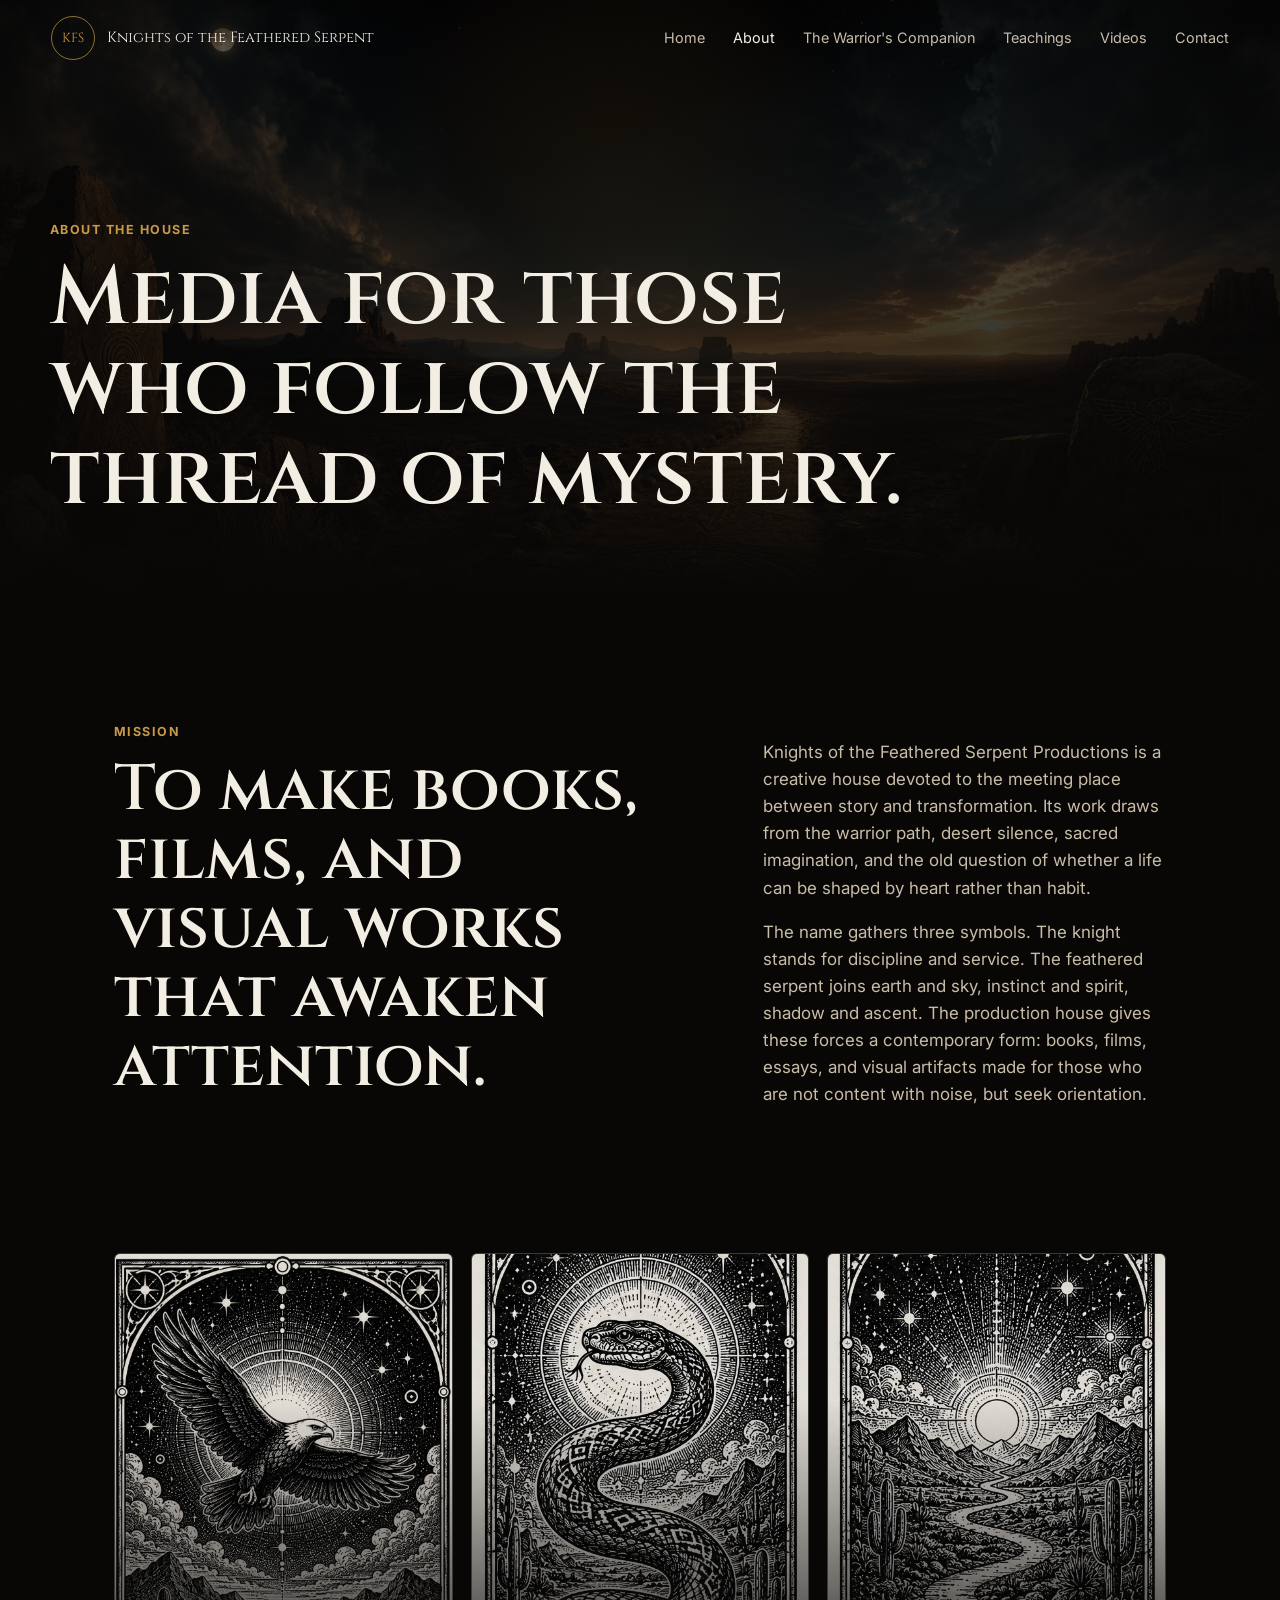
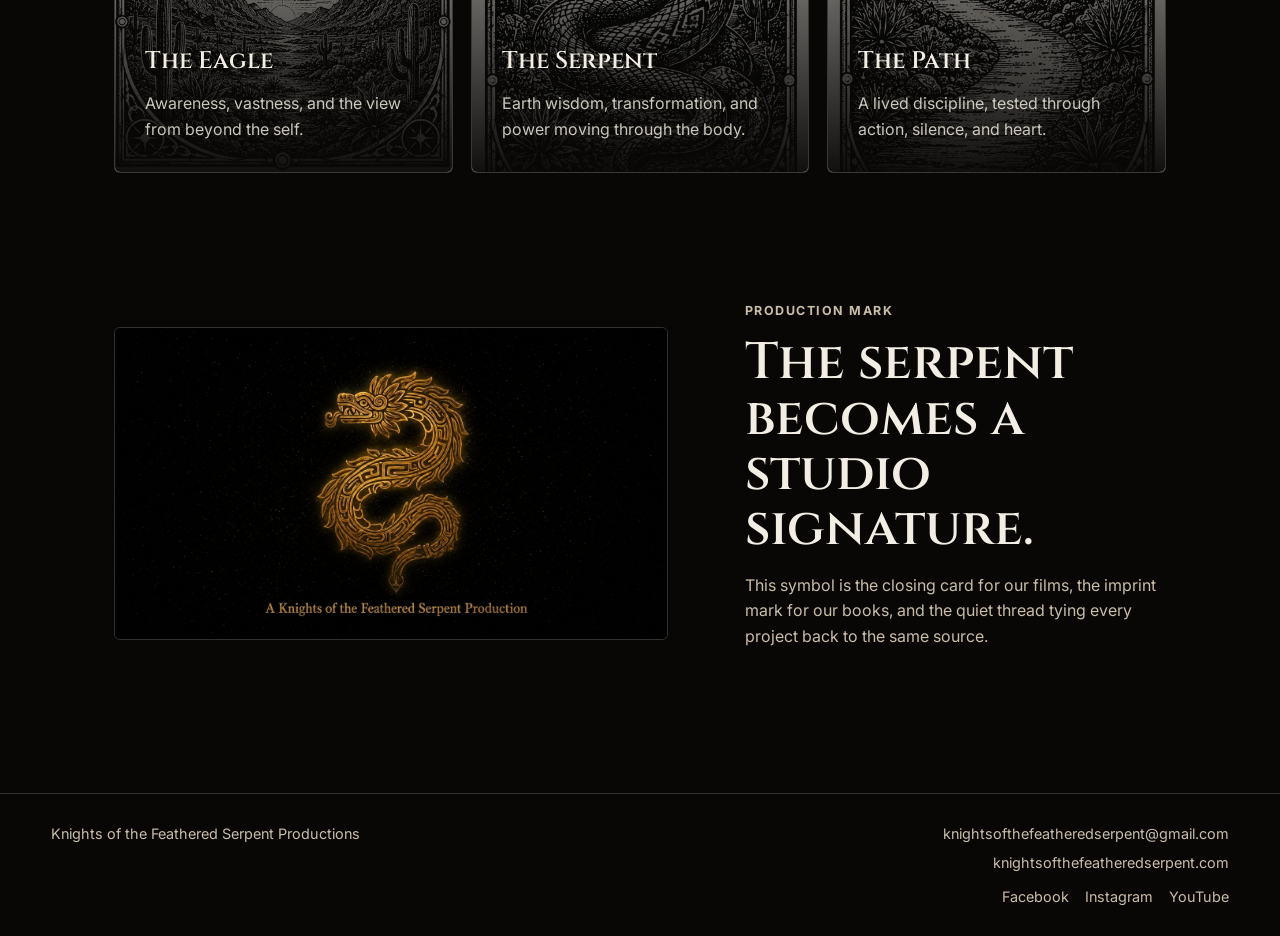
==== commit 9cbec855: "Add Videos page and update site navigation Co-authored-by: rickwilding-del <291607003+rickwilding-de" ====
--- a/about.html
+++ b/about.html
@@ -5,10 +5,10 @@
   <meta name="viewport" content="width=device-width, initial-scale=1">
   <title>About | Knights of the Feathered Serpent Productions</title>
   <meta name="description" content="The mission and symbolism behind Knights of the Feathered Serpent Productions.">
-  <link rel="icon" type="image/png" sizes="32x32" href="assets/images/favicon.png">
-  <link rel="icon" type="image/png" sizes="16x16" href="assets/images/favicon.png">
-  <link rel="apple-touch-icon" href="assets/images/favicon.png">
-  <link rel="shortcut icon" href="assets/images/favicon.png">
+  <link rel="icon" type="image/png" sizes="32x32" href="/assets/images/kotfs_favicon.png">
+  <link rel="icon" type="image/png" sizes="16x16" href="/assets/images/kotfs_favicon.png">
+  <link rel="apple-touch-icon" href="/assets/images/kotfs_favicon.png">
+  <link rel="shortcut icon" href="/assets/images/kotfs_favicon.png">
   <link rel="preconnect" href="https://fonts.googleapis.com">
   <link rel="preconnect" href="https://fonts.gstatic.com" crossorigin>
   <link href="https://fonts.googleapis.com/css2?family=Cinzel:wght@500;600;700&family=Inter:wght@400;500;600&display=swap" rel="stylesheet">
@@ -23,6 +23,7 @@
       <a href="about.html">About</a>
       <a href="warriors-companion.html">The Warrior's Companion</a>
       <a href="teachings.html">Teachings</a>
+      <a href="videos.html">Videos</a>
       <a href="contact.html">Contact</a>
     </nav>
   </header>
--- a/assets/css/style.css
+++ b/assets/css/style.css
@@ -808,6 +808,31 @@
   border-radius: 6px;
 }
 
+.video-grid {
+  grid-template-columns: repeat(2, 1fr);
+  gap: 30px;
+  padding-top: 28px;
+}
+
+.video-card {
+  display: flex;
+  flex-direction: column;
+  gap: 12px;
+}
+
+.video-frame {
+  width: 100%;
+  aspect-ratio: 16 / 9;
+}
+
+.video-frame iframe {
+  display: block;
+  width: 100%;
+  height: 100%;
+  border: 1px solid var(--line);
+  border-radius: 6px;
+}
+
 .feature-study-copy h2 {
   font-size: clamp(2.3rem, 5vw, 5rem);
 }
@@ -1079,7 +1104,8 @@
 
   .gate-grid,
   .plate-grid,
-  .article-grid {
+  .article-grid,
+  .video-grid {
     grid-template-columns: 1fr;
   }
 
